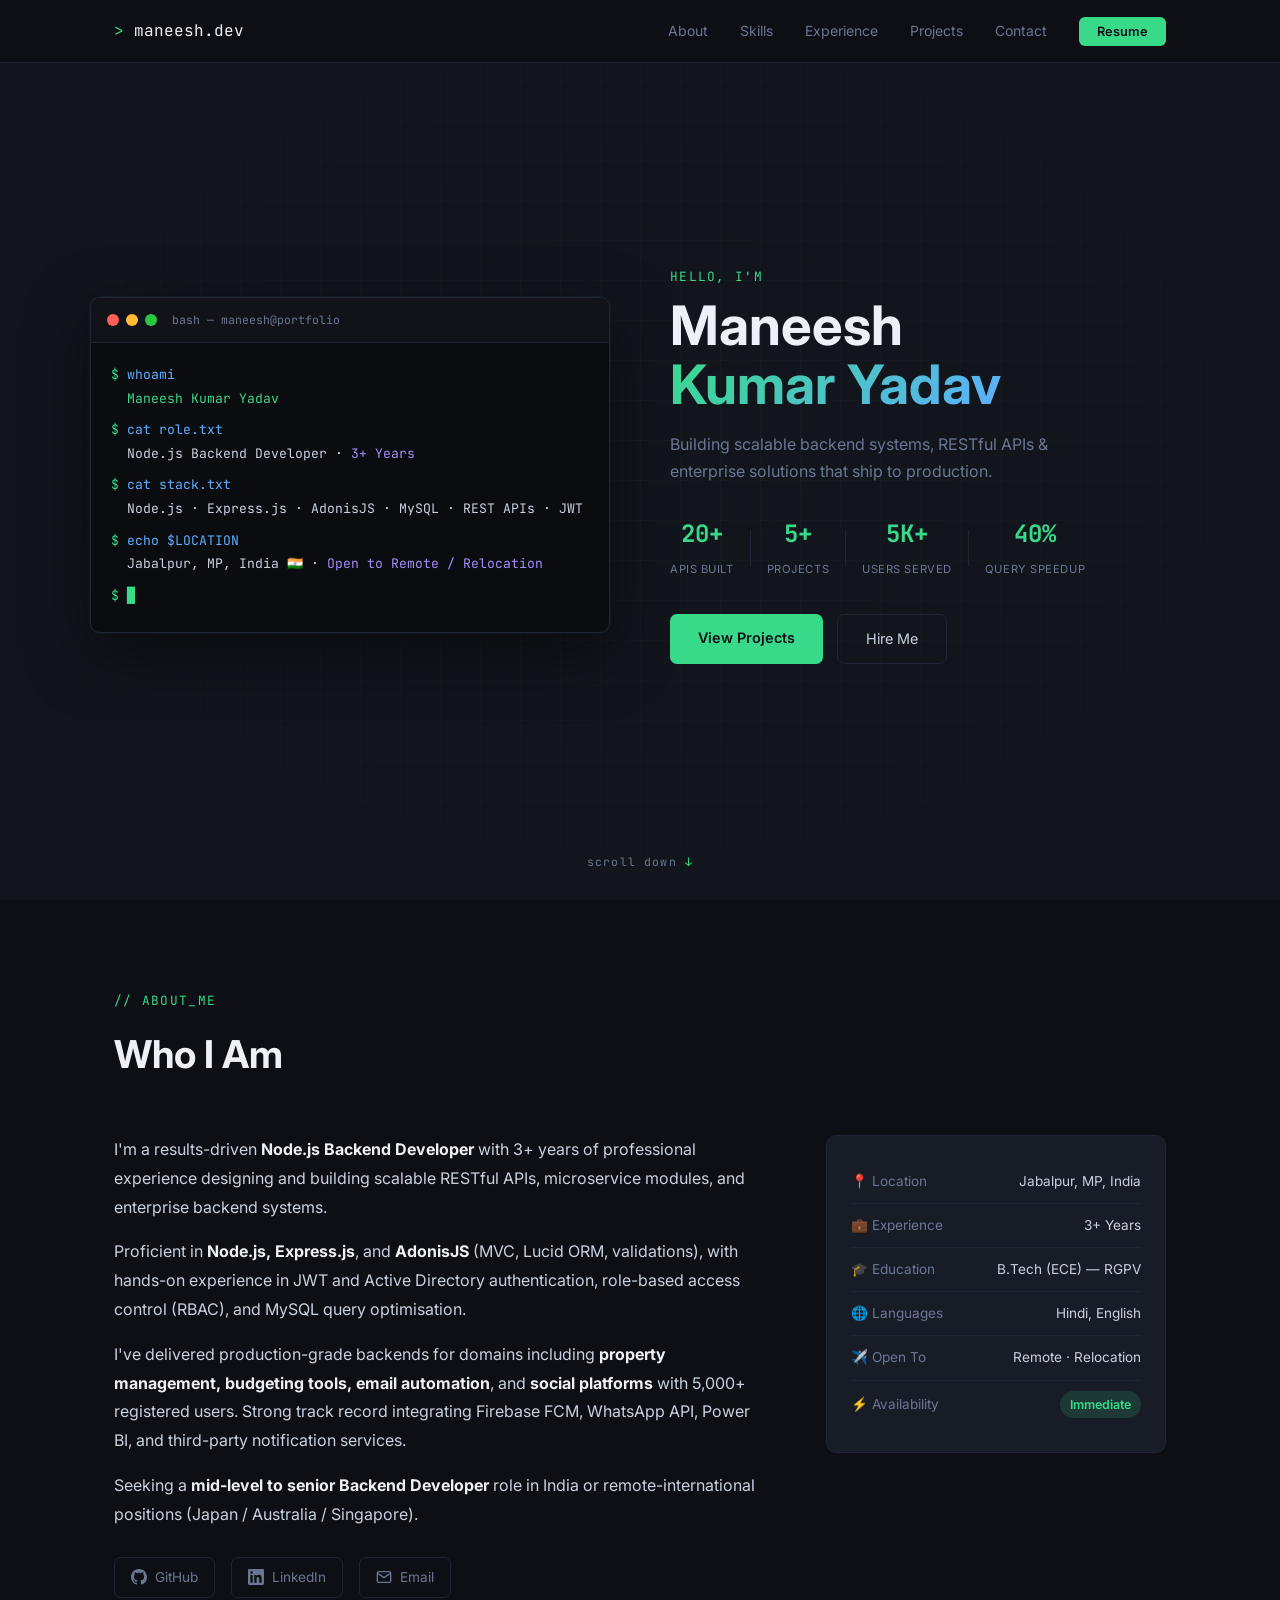
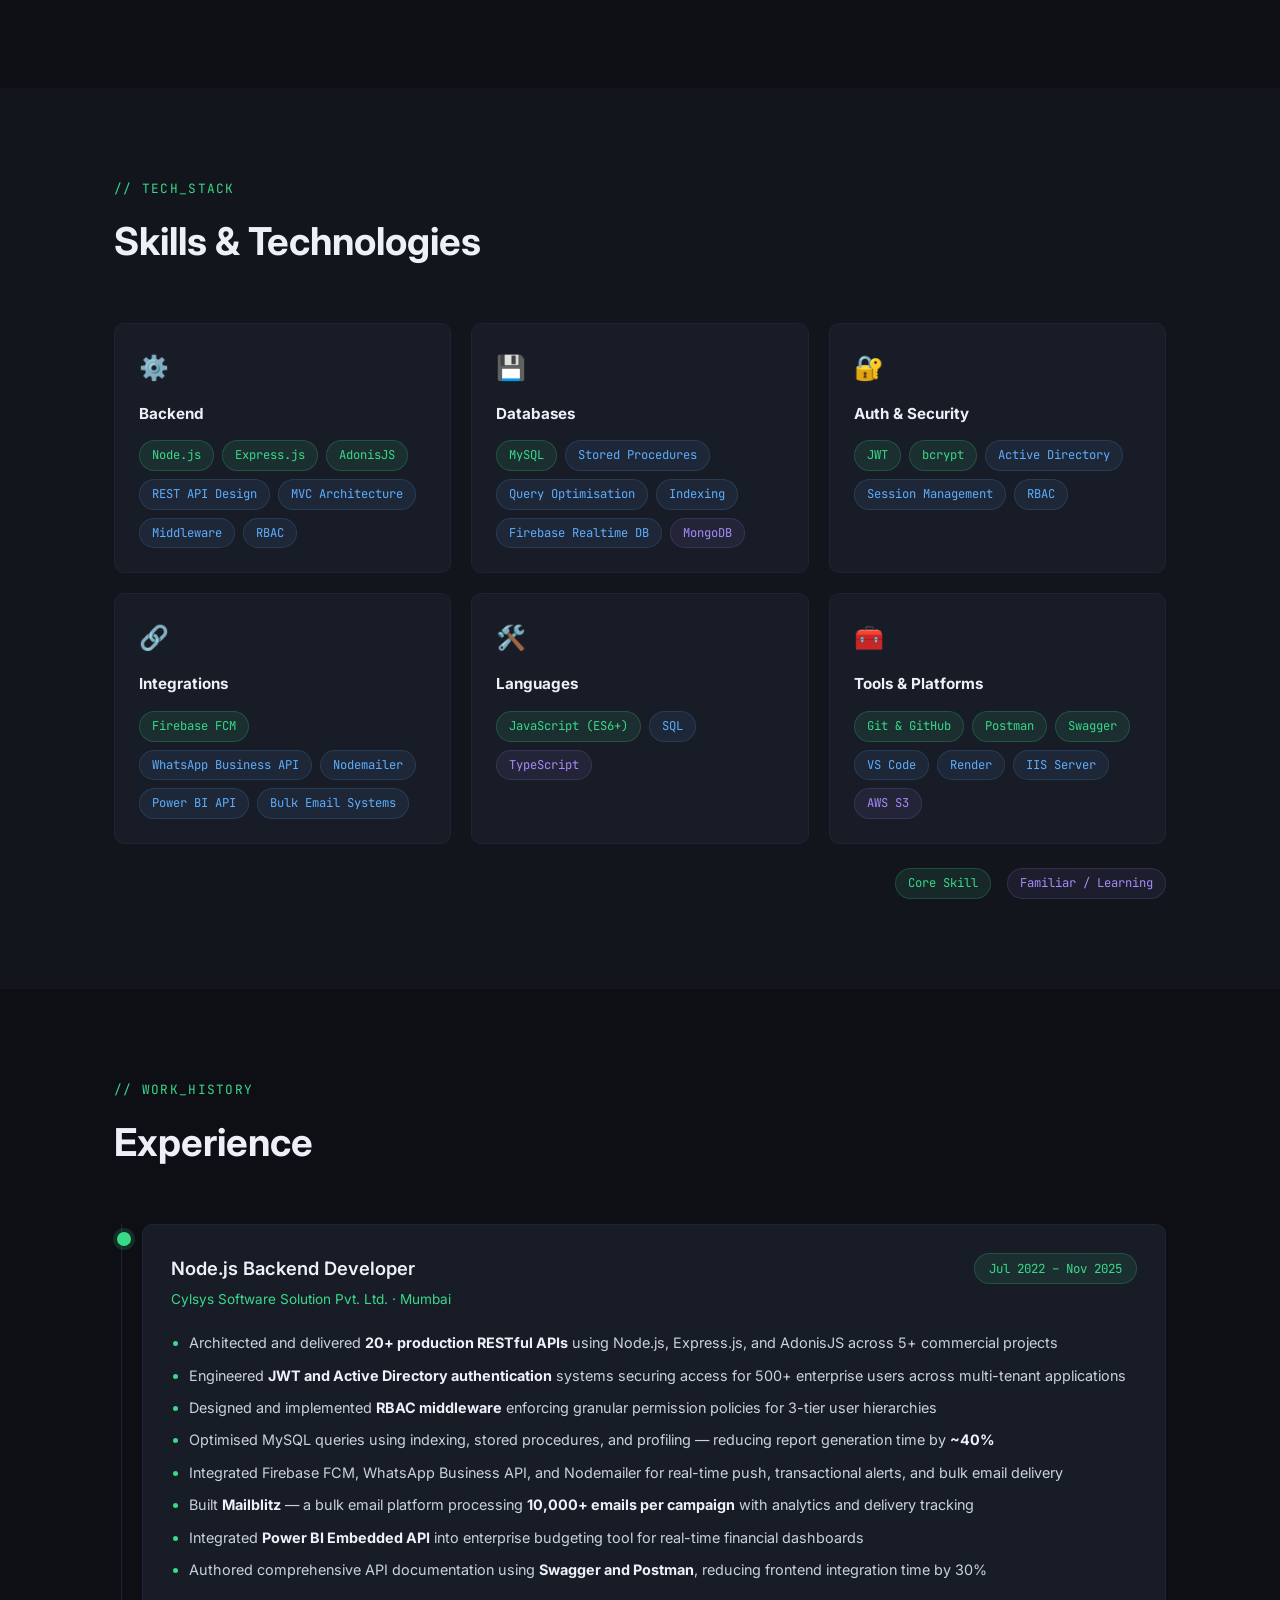
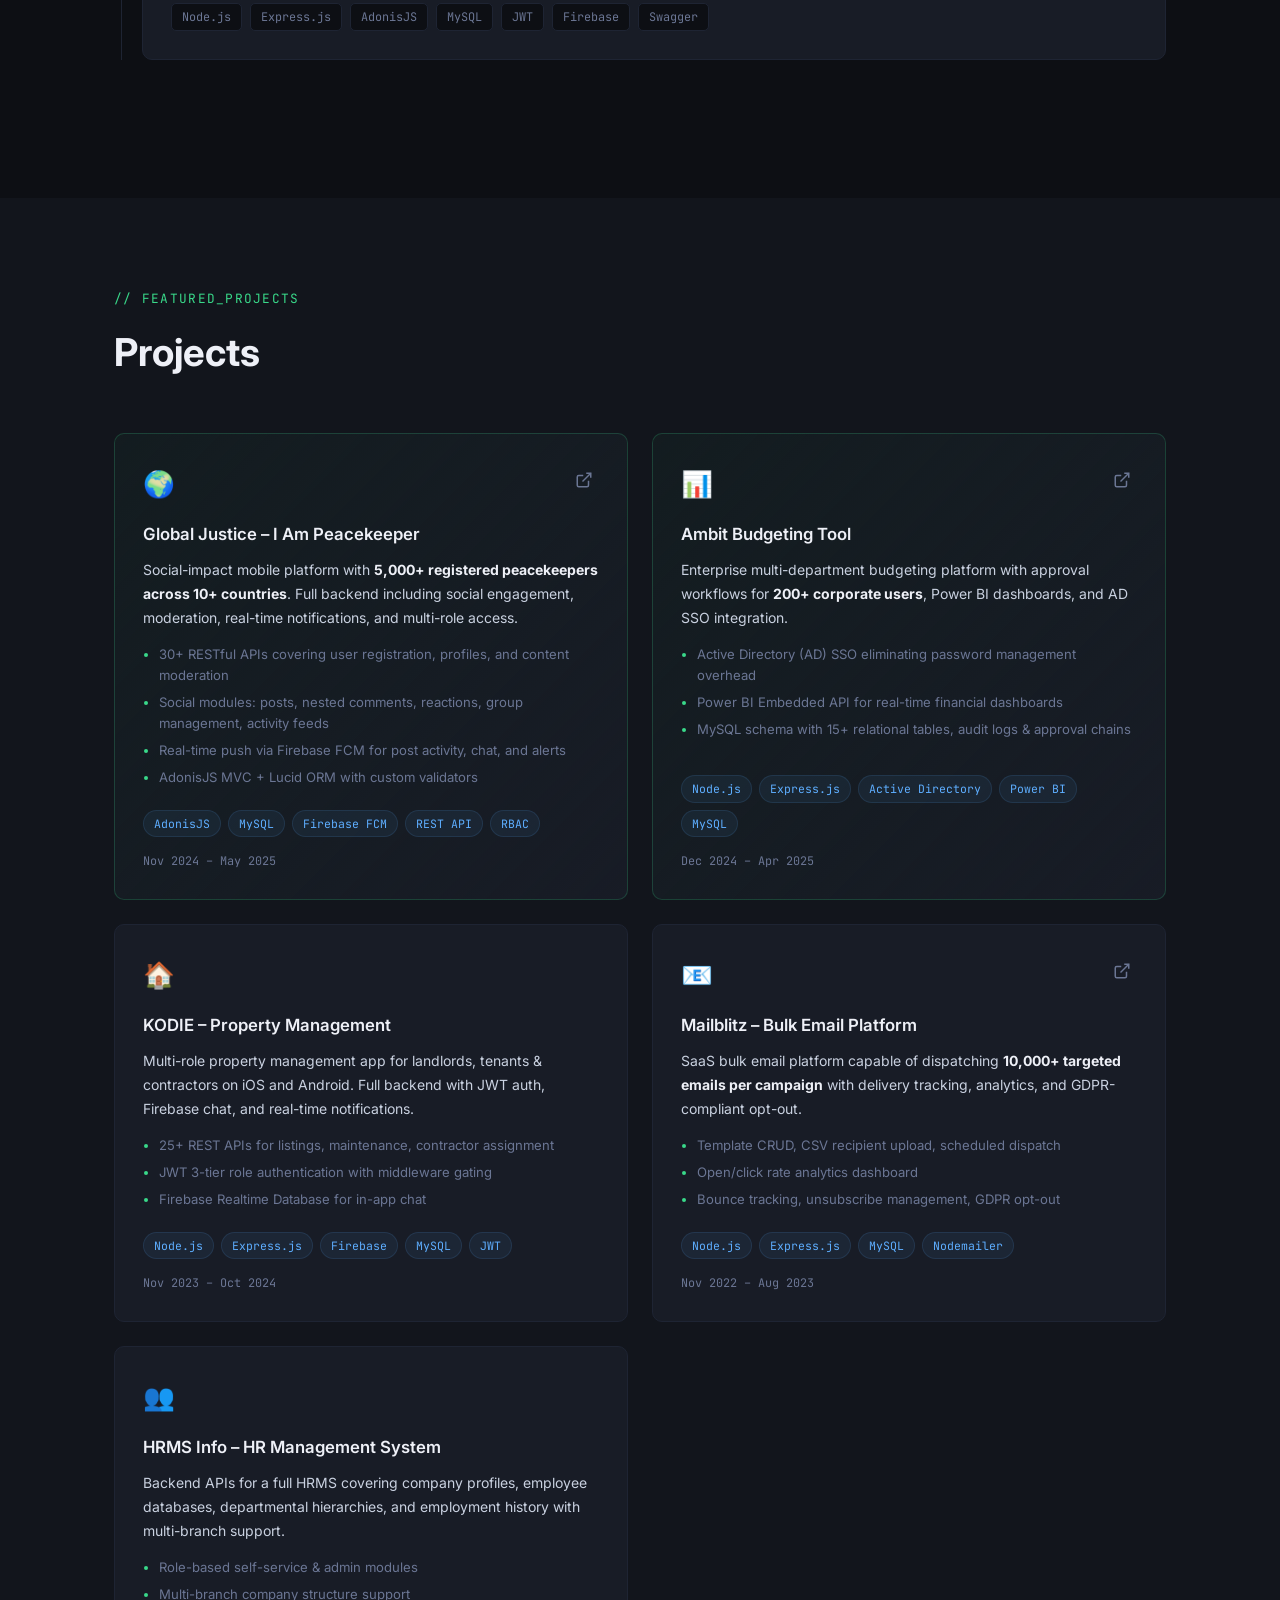
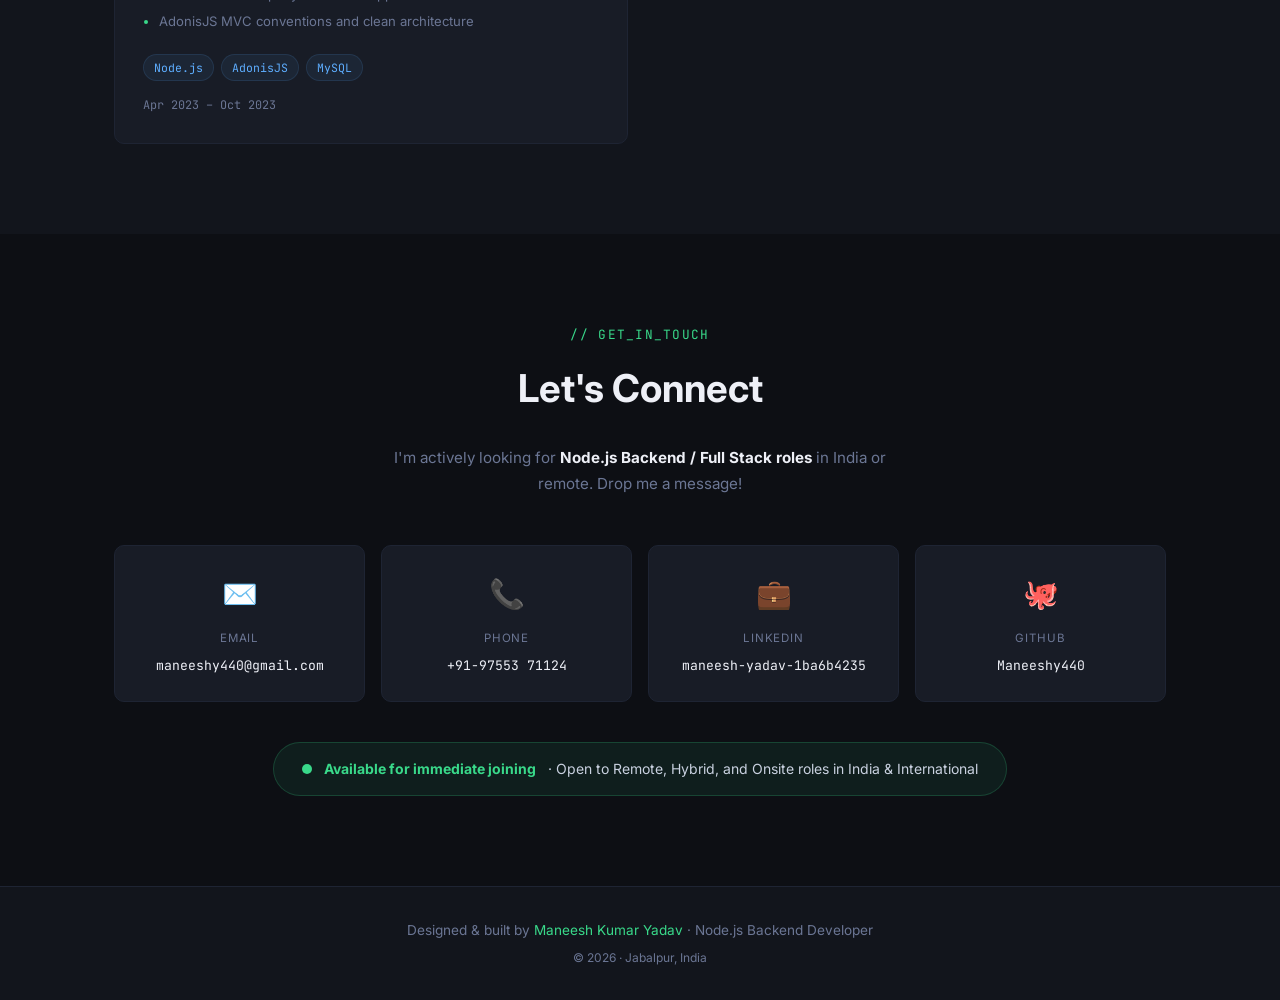
==== index.html @ 69c2ff44 "Add files via upload" ====
<!DOCTYPE html>
<html lang="en">
<head>
  <meta charset="UTF-8" />
  <meta name="viewport" content="width=device-width, initial-scale=1.0" />
  <title>Maneesh Kumar Yadav — Node.js Backend Developer</title>
  <link rel="preconnect" href="https://fonts.googleapis.com" />
  <link href="https://fonts.googleapis.com/css2?family=JetBrains+Mono:wght@400;600;700&family=Inter:wght@300;400;500;600;700&display=swap" rel="stylesheet" />
  <link rel="stylesheet" href="style.css" />
</head>
<body>

  <!-- NAV -->
  <nav id="navbar">
    <div class="nav-inner">
      <span class="nav-logo"><span class="accent">&gt;</span> maneesh.dev</span>
      <ul class="nav-links">
        <li><a href="#about">About</a></li>
        <li><a href="#skills">Skills</a></li>
        <li><a href="#experience">Experience</a></li>
        <li><a href="#projects">Projects</a></li>
        <li><a href="#contact">Contact</a></li>
        <li><a href="resume.html" class="nav-btn" target="_blank">Resume</a></li>
      </ul>
      <button class="hamburger" id="hamburger" aria-label="Toggle menu">
        <span></span><span></span><span></span>
      </button>
    </div>
  </nav>

  <!-- HERO -->
  <section id="hero">
    <div class="hero-bg-grid"></div>
    <div class="hero-content">
      <div class="terminal-card">
        <div class="terminal-bar">
          <span class="dot red"></span>
          <span class="dot yellow"></span>
          <span class="dot green"></span>
          <span class="terminal-title">bash — maneesh@portfolio</span>
        </div>
        <div class="terminal-body">
          <p><span class="prompt">$</span> <span class="cmd">whoami</span></p>
          <p class="output"><span class="accent">Maneesh Kumar Yadav</span></p>
          <p class="mt8"><span class="prompt">$</span> <span class="cmd">cat role.txt</span></p>
          <p class="output">Node.js Backend Developer · <span class="accent2">3+ Years</span></p>
          <p class="mt8"><span class="prompt">$</span> <span class="cmd">cat stack.txt</span></p>
          <p class="output">Node.js · Express.js · AdonisJS · MySQL · REST APIs · JWT</p>
          <p class="mt8"><span class="prompt">$</span> <span class="cmd">echo $LOCATION</span></p>
          <p class="output">Jabalpur, MP, India 🇮🇳 · <span class="accent2">Open to Remote / Relocation</span></p>
          <p class="mt8"><span class="prompt">$</span> <span class="cursor-blink">█</span></p>
        </div>
      </div>
      <div class="hero-text">
        <p class="hero-eyebrow">Hello, I'm</p>
        <h1>Maneesh<br /><span class="name-accent">Kumar Yadav</span></h1>
        <p class="hero-tagline">Building scalable backend systems, RESTful APIs &amp; enterprise solutions that ship to production.</p>
        <div class="hero-stats">
          <div class="stat"><span class="stat-num">20+</span><span class="stat-label">APIs Built</span></div>
          <div class="stat-div"></div>
          <div class="stat"><span class="stat-num">5+</span><span class="stat-label">Projects</span></div>
          <div class="stat-div"></div>
          <div class="stat"><span class="stat-num">5K+</span><span class="stat-label">Users Served</span></div>
          <div class="stat-div"></div>
          <div class="stat"><span class="stat-num">40%</span><span class="stat-label">Query Speedup</span></div>
        </div>
        <div class="hero-actions">
          <a href="#projects" class="btn-primary">View Projects</a>
          <a href="#contact" class="btn-secondary">Hire Me</a>
        </div>
      </div>
    </div>
    <div class="scroll-hint">scroll down <span class="arrow-down">↓</span></div>
  </section>

  <!-- ABOUT -->
  <section id="about">
    <div class="container">
      <div class="section-label">// about_me</div>
      <h2 class="section-title">Who I Am</h2>
      <div class="about-grid">
        <div class="about-text">
          <p>I'm a results-driven <strong>Node.js Backend Developer</strong> with 3+ years of professional experience designing and building scalable RESTful APIs, microservice modules, and enterprise backend systems.</p>
          <p>Proficient in <strong>Node.js, Express.js</strong>, and <strong>AdonisJS</strong> (MVC, Lucid ORM, validations), with hands-on experience in JWT and Active Directory authentication, role-based access control (RBAC), and MySQL query optimisation.</p>
          <p>I've delivered production-grade backends for domains including <strong>property management, budgeting tools, email automation</strong>, and <strong>social platforms</strong> with 5,000+ registered users. Strong track record integrating Firebase FCM, WhatsApp API, Power BI, and third-party notification services.</p>
          <p>Seeking a <strong>mid-level to senior Backend Developer</strong> role in India or remote-international positions (Japan / Australia / Singapore).</p>
          <div class="about-links">
            <a href="https://github.com/Maneeshy440" target="_blank" class="icon-link">
              <svg viewBox="0 0 24 24" fill="currentColor"><path d="M12 0C5.37 0 0 5.37 0 12c0 5.31 3.435 9.795 8.205 11.385.6.105.825-.255.825-.57 0-.285-.015-1.23-.015-2.235-3.015.555-3.795-.735-4.035-1.41-.135-.345-.72-1.41-1.23-1.695-.42-.225-1.02-.78-.015-.795.945-.015 1.62.87 1.845 1.23 1.08 1.815 2.805 1.305 3.495.99.105-.78.42-1.305.765-1.605-2.67-.3-5.46-1.335-5.46-5.925 0-1.305.465-2.385 1.23-3.225-.12-.3-.54-1.53.12-3.18 0 0 1.005-.315 3.3 1.23.96-.27 1.98-.405 3-.405s2.04.135 3 .405c2.295-1.56 3.3-1.23 3.3-1.23.66 1.65.24 2.88.12 3.18.765.84 1.23 1.905 1.23 3.225 0 4.605-2.805 5.625-5.475 5.925.435.375.81 1.095.81 2.22 0 1.605-.015 2.895-.015 3.3 0 .315.225.69.825.57A12.02 12.02 0 0024 12c0-6.63-5.37-12-12-12z"/></svg>
              GitHub
            </a>
            <a href="http://www.linkedin.com/in/maneesh-yadav-1ba6b4235" target="_blank" class="icon-link">
              <svg viewBox="0 0 24 24" fill="currentColor"><path d="M20.447 20.452h-3.554v-5.569c0-1.328-.027-3.037-1.852-3.037-1.853 0-2.136 1.445-2.136 2.939v5.667H9.351V9h3.414v1.561h.046c.477-.9 1.637-1.85 3.37-1.85 3.601 0 4.267 2.37 4.267 5.455v6.286zM5.337 7.433a2.062 2.062 0 01-2.063-2.065 2.064 2.064 0 112.063 2.065zm1.782 13.019H3.555V9h3.564v11.452zM22.225 0H1.771C.792 0 0 .774 0 1.729v20.542C0 23.227.792 24 1.771 24h20.451C23.2 24 24 23.227 24 22.271V1.729C24 .774 23.2 0 22.222 0h.003z"/></svg>
              LinkedIn
            </a>
            <a href="mailto:maneeshy440@gmail.com" class="icon-link">
              <svg viewBox="0 0 24 24" fill="none" stroke="currentColor" stroke-width="2"><path d="M4 4h16c1.1 0 2 .9 2 2v12c0 1.1-.9 2-2 2H4c-1.1 0-2-.9-2-2V6c0-1.1.9-2 2-2z"/><polyline points="22,6 12,13 2,6"/></svg>
              Email
            </a>
          </div>
        </div>
        <div class="about-card-col">
          <div class="info-card">
            <div class="info-row"><span class="info-label">📍 Location</span><span>Jabalpur, MP, India</span></div>
            <div class="info-row"><span class="info-label">💼 Experience</span><span>3+ Years</span></div>
            <div class="info-row"><span class="info-label">🎓 Education</span><span>B.Tech (ECE) — RGPV</span></div>
            <div class="info-row"><span class="info-label">🌐 Languages</span><span>Hindi, English</span></div>
            <div class="info-row"><span class="info-label">✈️ Open To</span><span>Remote · Relocation</span></div>
            <div class="info-row"><span class="info-label">⚡ Availability</span><span class="badge-green">Immediate</span></div>
          </div>
        </div>
      </div>
    </div>
  </section>

  <!-- SKILLS -->
  <section id="skills">
    <div class="container">
      <div class="section-label">// tech_stack</div>
      <h2 class="section-title">Skills & Technologies</h2>
      <div class="skills-grid">

        <div class="skill-card">
          <div class="skill-icon">⚙️</div>
          <h3>Backend</h3>
          <div class="tags">
            <span class="tag core">Node.js</span>
            <span class="tag core">Express.js</span>
            <span class="tag core">AdonisJS</span>
            <span class="tag">REST API Design</span>
            <span class="tag">MVC Architecture</span>
            <span class="tag">Middleware</span>
            <span class="tag">RBAC</span>
          </div>
        </div>

        <div class="skill-card">
          <div class="skill-icon">💾</div>
          <h3>Databases</h3>
          <div class="tags">
            <span class="tag core">MySQL</span>
            <span class="tag">Stored Procedures</span>
            <span class="tag">Query Optimisation</span>
            <span class="tag">Indexing</span>
            <span class="tag">Firebase Realtime DB</span>
            <span class="tag familiar">MongoDB</span>
          </div>
        </div>

        <div class="skill-card">
          <div class="skill-icon">🔐</div>
          <h3>Auth & Security</h3>
          <div class="tags">
            <span class="tag core">JWT</span>
            <span class="tag core">bcrypt</span>
            <span class="tag">Active Directory</span>
            <span class="tag">Session Management</span>
            <span class="tag">RBAC</span>
          </div>
        </div>

        <div class="skill-card">
          <div class="skill-icon">🔗</div>
          <h3>Integrations</h3>
          <div class="tags">
            <span class="tag core">Firebase FCM</span>
            <span class="tag">WhatsApp Business API</span>
            <span class="tag">Nodemailer</span>
            <span class="tag">Power BI API</span>
            <span class="tag">Bulk Email Systems</span>
          </div>
        </div>

        <div class="skill-card">
          <div class="skill-icon">🛠️</div>
          <h3>Languages</h3>
          <div class="tags">
            <span class="tag core">JavaScript (ES6+)</span>
            <span class="tag">SQL</span>
            <span class="tag familiar">TypeScript</span>
          </div>
        </div>

        <div class="skill-card">
          <div class="skill-icon">🧰</div>
          <h3>Tools & Platforms</h3>
          <div class="tags">
            <span class="tag core">Git &amp; GitHub</span>
            <span class="tag core">Postman</span>
            <span class="tag core">Swagger</span>
            <span class="tag">VS Code</span>
            <span class="tag">Render</span>
            <span class="tag">IIS Server</span>
            <span class="tag familiar">AWS S3</span>
          </div>
        </div>

      </div>
      <div class="tag-legend">
        <span class="tag core">Core Skill</span>
        <span class="tag familiar">Familiar / Learning</span>
      </div>
    </div>
  </section>

  <!-- EXPERIENCE -->
  <section id="experience">
    <div class="container">
      <div class="section-label">// work_history</div>
      <h2 class="section-title">Experience</h2>
      <div class="timeline">
        <div class="timeline-item">
          <div class="timeline-dot"></div>
          <div class="timeline-content">
            <div class="timeline-header">
              <div>
                <h3 class="job-title">Node.js Backend Developer</h3>
                <p class="company">Cylsys Software Solution Pvt. Ltd. · Mumbai</p>
              </div>
              <span class="date-badge">Jul 2022 – Nov 2025</span>
            </div>
            <ul class="job-bullets">
              <li>Architected and delivered <strong>20+ production RESTful APIs</strong> using Node.js, Express.js, and AdonisJS across 5+ commercial projects</li>
              <li>Engineered <strong>JWT and Active Directory authentication</strong> systems securing access for 500+ enterprise users across multi-tenant applications</li>
              <li>Designed and implemented <strong>RBAC middleware</strong> enforcing granular permission policies for 3-tier user hierarchies</li>
              <li>Optimised MySQL queries using indexing, stored procedures, and profiling — reducing report generation time by <strong>~40%</strong></li>
              <li>Integrated Firebase FCM, WhatsApp Business API, and Nodemailer for real-time push, transactional alerts, and bulk email delivery</li>
              <li>Built <strong>Mailblitz</strong> — a bulk email platform processing <strong>10,000+ emails per campaign</strong> with analytics and delivery tracking</li>
              <li>Integrated <strong>Power BI Embedded API</strong> into enterprise budgeting tool for real-time financial dashboards</li>
              <li>Authored comprehensive API documentation using <strong>Swagger and Postman</strong>, reducing frontend integration time by 30%</li>
            </ul>
            <div class="tech-used">
              <span>Node.js</span><span>Express.js</span><span>AdonisJS</span><span>MySQL</span><span>JWT</span><span>Firebase</span><span>Swagger</span>
            </div>
          </div>
        </div>
      </div>
    </div>
  </section>

  <!-- PROJECTS -->
  <section id="projects">
    <div class="container">
      <div class="section-label">// featured_projects</div>
      <h2 class="section-title">Projects</h2>
      <div class="projects-grid">

        <div class="project-card featured">
          <div class="project-header">
            <div class="project-icon">🌍</div>
            <div class="project-links">
              <a href="https://play.google.com/store/apps/details?id=com.peacebook" target="_blank" class="proj-link" title="Live App">
                <svg viewBox="0 0 24 24" fill="none" stroke="currentColor" stroke-width="2" width="18"><path d="M18 13v6a2 2 0 01-2 2H5a2 2 0 01-2-2V8a2 2 0 012-2h6"/><polyline points="15 3 21 3 21 9"/><line x1="10" y1="14" x2="21" y2="3"/></svg>
              </a>
            </div>
          </div>
          <h3>Global Justice – I Am Peacekeeper</h3>
          <p class="proj-desc">Social-impact mobile platform with <strong>5,000+ registered peacekeepers across 10+ countries</strong>. Full backend including social engagement, moderation, real-time notifications, and multi-role access.</p>
          <ul class="proj-highlights">
            <li>30+ RESTful APIs covering user registration, profiles, and content moderation</li>
            <li>Social modules: posts, nested comments, reactions, group management, activity feeds</li>
            <li>Real-time push via Firebase FCM for post activity, chat, and alerts</li>
            <li>AdonisJS MVC + Lucid ORM with custom validators</li>
          </ul>
          <div class="proj-tags">
            <span>AdonisJS</span><span>MySQL</span><span>Firebase FCM</span><span>REST API</span><span>RBAC</span>
          </div>
          <div class="proj-meta">Nov 2024 – May 2025</div>
        </div>

        <div class="project-card featured">
          <div class="project-header">
            <div class="project-icon">📊</div>
            <div class="project-links">
              <a href="https://budget.ambit.co/" target="_blank" class="proj-link" title="Live App">
                <svg viewBox="0 0 24 24" fill="none" stroke="currentColor" stroke-width="2" width="18"><path d="M18 13v6a2 2 0 01-2 2H5a2 2 0 01-2-2V8a2 2 0 012-2h6"/><polyline points="15 3 21 3 21 9"/><line x1="10" y1="14" x2="21" y2="3"/></svg>
              </a>
            </div>
          </div>
          <h3>Ambit Budgeting Tool</h3>
          <p class="proj-desc">Enterprise multi-department budgeting platform with approval workflows for <strong>200+ corporate users</strong>, Power BI dashboards, and AD SSO integration.</p>
          <ul class="proj-highlights">
            <li>Active Directory (AD) SSO eliminating password management overhead</li>
            <li>Power BI Embedded API for real-time financial dashboards</li>
            <li>MySQL schema with 15+ relational tables, audit logs &amp; approval chains</li>
          </ul>
          <div class="proj-tags">
            <span>Node.js</span><span>Express.js</span><span>Active Directory</span><span>Power BI</span><span>MySQL</span>
          </div>
          <div class="proj-meta">Dec 2024 – Apr 2025</div>
        </div>

        <div class="project-card">
          <div class="project-header">
            <div class="project-icon">🏠</div>
          </div>
          <h3>KODIE – Property Management</h3>
          <p class="proj-desc">Multi-role property management app for landlords, tenants &amp; contractors on iOS and Android. Full backend with JWT auth, Firebase chat, and real-time notifications.</p>
          <ul class="proj-highlights">
            <li>25+ REST APIs for listings, maintenance, contractor assignment</li>
            <li>JWT 3-tier role authentication with middleware gating</li>
            <li>Firebase Realtime Database for in-app chat</li>
          </ul>
          <div class="proj-tags">
            <span>Node.js</span><span>Express.js</span><span>Firebase</span><span>MySQL</span><span>JWT</span>
          </div>
          <div class="proj-meta">Nov 2023 – Oct 2024</div>
        </div>

        <div class="project-card">
          <div class="project-header">
            <div class="project-icon">📧</div>
            <div class="project-links">
              <a href="https://mailblitz.cylsys.com/login" target="_blank" class="proj-link" title="Live App">
                <svg viewBox="0 0 24 24" fill="none" stroke="currentColor" stroke-width="2" width="18"><path d="M18 13v6a2 2 0 01-2 2H5a2 2 0 01-2-2V8a2 2 0 012-2h6"/><polyline points="15 3 21 3 21 9"/><line x1="10" y1="14" x2="21" y2="3"/></svg>
              </a>
            </div>
          </div>
          <h3>Mailblitz – Bulk Email Platform</h3>
          <p class="proj-desc">SaaS bulk email platform capable of dispatching <strong>10,000+ targeted emails per campaign</strong> with delivery tracking, analytics, and GDPR-compliant opt-out.</p>
          <ul class="proj-highlights">
            <li>Template CRUD, CSV recipient upload, scheduled dispatch</li>
            <li>Open/click rate analytics dashboard</li>
            <li>Bounce tracking, unsubscribe management, GDPR opt-out</li>
          </ul>
          <div class="proj-tags">
            <span>Node.js</span><span>Express.js</span><span>MySQL</span><span>Nodemailer</span>
          </div>
          <div class="proj-meta">Nov 2022 – Aug 2023</div>
        </div>

        <div class="project-card">
          <div class="project-header">
            <div class="project-icon">👥</div>
          </div>
          <h3>HRMS Info – HR Management System</h3>
          <p class="proj-desc">Backend APIs for a full HRMS covering company profiles, employee databases, departmental hierarchies, and employment history with multi-branch support.</p>
          <ul class="proj-highlights">
            <li>Role-based self-service &amp; admin modules</li>
            <li>Multi-branch company structure support</li>
            <li>AdonisJS MVC conventions and clean architecture</li>
          </ul>
          <div class="proj-tags">
            <span>Node.js</span><span>AdonisJS</span><span>MySQL</span>
          </div>
          <div class="proj-meta">Apr 2023 – Oct 2023</div>
        </div>

      </div>
    </div>
  </section>

  <!-- CONTACT -->
  <section id="contact">
    <div class="container">
      <div class="section-label">// get_in_touch</div>
      <h2 class="section-title">Let's Connect</h2>
      <p class="contact-sub">I'm actively looking for <strong>Node.js Backend / Full Stack roles</strong> in India or remote. Drop me a message!</p>
      <div class="contact-grid">
        <a href="mailto:maneeshy440@gmail.com" class="contact-card">
          <div class="c-icon">✉️</div>
          <div class="c-label">Email</div>
          <div class="c-value">maneeshy440@gmail.com</div>
        </a>
        <a href="tel:+919755371124" class="contact-card">
          <div class="c-icon">📞</div>
          <div class="c-label">Phone</div>
          <div class="c-value">+91-97553 71124</div>
        </a>
        <a href="http://www.linkedin.com/in/maneesh-yadav-1ba6b4235" target="_blank" class="contact-card">
          <div class="c-icon">💼</div>
          <div class="c-label">LinkedIn</div>
          <div class="c-value">maneesh-yadav-1ba6b4235</div>
        </a>
        <a href="https://github.com/Maneeshy440" target="_blank" class="contact-card">
          <div class="c-icon">🐙</div>
          <div class="c-label">GitHub</div>
          <div class="c-value">Maneeshy440</div>
        </a>
      </div>
      <div class="availability-banner">
        <span class="pulse-dot"></span>
        <strong>Available for immediate joining</strong> · Open to Remote, Hybrid, and Onsite roles in India &amp; International
      </div>
    </div>
  </section>

  <footer>
    <div class="container">
      <p>Designed &amp; built by <span class="accent">Maneesh Kumar Yadav</span> · Node.js Backend Developer</p>
      <p class="footer-sub">© 2026 · Jabalpur, India</p>
    </div>
  </footer>

  <script src="main.js"></script>
</body>
</html>
---- style.css ----
/* ===== RESET & BASE ===== */
*, *::before, *::after { box-sizing: border-box; margin: 0; padding: 0; }
html { scroll-behavior: smooth; }

:root {
  --bg: #0d0f14;
  --bg2: #12151c;
  --bg3: #181c26;
  --border: #1e2433;
  --green: #39d98a;
  --green-dim: #1a5c3a;
  --blue: #5eaeff;
  --purple: #a78bfa;
  --text: #c9d1e0;
  --text-dim: #6b7694;
  --text-bright: #eef0f7;
  --mono: 'JetBrains Mono', monospace;
  --sans: 'Inter', sans-serif;
  --radius: 10px;
  --transition: 0.25s ease;
}

body {
  background: var(--bg);
  color: var(--text);
  font-family: var(--sans);
  line-height: 1.7;
  overflow-x: hidden;
}

a { color: inherit; text-decoration: none; }
ul { list-style: none; }

/* ===== SCROLLBAR ===== */
::-webkit-scrollbar { width: 6px; }
::-webkit-scrollbar-track { background: var(--bg); }
::-webkit-scrollbar-thumb { background: var(--green-dim); border-radius: 3px; }

/* ===== NAV ===== */
#navbar {
  position: fixed; top: 0; left: 0; right: 0; z-index: 100;
  background: rgba(13,15,20,0.85);
  backdrop-filter: blur(12px);
  border-bottom: 1px solid var(--border);
  transition: var(--transition);
}
.nav-inner {
  max-width: 1100px; margin: 0 auto;
  display: flex; align-items: center; justify-content: space-between;
  padding: 0 24px; height: 62px;
}
.nav-logo {
  font-family: var(--mono); font-size: 1rem; color: var(--text-bright);
}
.nav-logo .accent { color: var(--green); }
.nav-links {
  display: flex; gap: 32px; align-items: center;
}
.nav-links a {
  font-size: 0.875rem; color: var(--text-dim);
  transition: color var(--transition);
}
.nav-links a:hover { color: var(--green); }
.nav-btn {
  background: var(--green) !important;
  color: #0d0f14 !important;
  padding: 7px 18px; border-radius: 6px;
  font-weight: 600; font-size: 0.8rem !important;
  transition: opacity var(--transition) !important;
}
.nav-btn:hover { opacity: 0.85; }
.hamburger {
  display: none; flex-direction: column; gap: 5px;
  background: none; border: none; cursor: pointer; padding: 4px;
}
.hamburger span {
  display: block; width: 22px; height: 2px;
  background: var(--text); border-radius: 2px;
  transition: var(--transition);
}

/* ===== HERO ===== */
#hero {
  min-height: 100vh;
  display: flex; flex-direction: column;
  justify-content: center; align-items: center;
  position: relative; overflow: hidden;
  padding: 90px 24px 60px;
}
.hero-bg-grid {
  position: absolute; inset: 0;
  background-image:
    linear-gradient(rgba(57,217,138,0.04) 1px, transparent 1px),
    linear-gradient(90deg, rgba(57,217,138,0.04) 1px, transparent 1px);
  background-size: 40px 40px;
  mask-image: radial-gradient(ellipse 80% 80% at 50% 50%, black, transparent);
}
.hero-content {
  max-width: 1100px; width: 100%;
  display: grid; grid-template-columns: 1fr 1fr;
  gap: 60px; align-items: center;
  position: relative; z-index: 1;
}

/* Terminal */
.terminal-card {
  background: #0a0c10;
  border: 1px solid var(--border);
  border-radius: var(--radius);
  overflow: hidden;
  box-shadow: 0 0 0 1px rgba(57,217,138,0.05), 0 20px 60px rgba(0,0,0,0.5);
}
.terminal-bar {
  display: flex; align-items: center; gap: 7px;
  padding: 12px 16px;
  background: #111318; border-bottom: 1px solid var(--border);
}
.dot { width: 12px; height: 12px; border-radius: 50%; }
.dot.red { background: #ff5f57; }
.dot.yellow { background: #febc2e; }
.dot.green { background: #28c840; }
.terminal-title {
  margin-left: 8px;
  font-family: var(--mono); font-size: 0.72rem; color: var(--text-dim);
}
.terminal-body {
  padding: 20px 20px 24px;
  font-family: var(--mono); font-size: 0.82rem; line-height: 1.8;
}
.prompt { color: var(--green); user-select: none; }
.cmd { color: var(--blue); }
.output { color: var(--text); padding-left: 16px; }
.accent { color: var(--green); }
.accent2 { color: var(--purple); }
.mt8 { margin-top: 8px; }
.cursor-blink {
  color: var(--green);
  animation: blink 1s step-end infinite;
}
@keyframes blink { 0%,100% { opacity: 1; } 50% { opacity: 0; } }

/* Hero text */
.hero-eyebrow {
  font-family: var(--mono); font-size: 0.8rem;
  color: var(--green); letter-spacing: 0.1em;
  text-transform: uppercase; margin-bottom: 8px;
}
h1 {
  font-size: clamp(2.2rem, 5vw, 3.4rem);
  font-weight: 700; line-height: 1.1;
  color: var(--text-bright); margin-bottom: 16px;
}
.name-accent {
  background: linear-gradient(135deg, var(--green), var(--blue));
  -webkit-background-clip: text;
  -webkit-text-fill-color: transparent;
  background-clip: text;
}
.hero-tagline {
  font-size: 1rem; color: var(--text-dim);
  max-width: 440px; margin-bottom: 28px; line-height: 1.7;
}
.hero-stats {
  display: flex; align-items: center; gap: 16px;
  margin-bottom: 32px;
}
.stat { text-align: center; }
.stat-num { display: block; font-size: 1.5rem; font-weight: 700; color: var(--green); font-family: var(--mono); }
.stat-label { font-size: 0.7rem; color: var(--text-dim); text-transform: uppercase; letter-spacing: 0.05em; }
.stat-div { width: 1px; height: 36px; background: var(--border); }
.hero-actions { display: flex; gap: 14px; flex-wrap: wrap; }
.btn-primary {
  background: var(--green); color: #0d0f14;
  padding: 12px 28px; border-radius: 7px;
  font-weight: 600; font-size: 0.9rem;
  transition: opacity var(--transition), transform var(--transition);
}
.btn-primary:hover { opacity: 0.88; transform: translateY(-1px); }
.btn-secondary {
  border: 1px solid var(--border); color: var(--text);
  padding: 12px 28px; border-radius: 7px;
  font-size: 0.9rem;
  transition: border-color var(--transition), color var(--transition);
}
.btn-secondary:hover { border-color: var(--green); color: var(--green); }

.scroll-hint {
  position: absolute; bottom: 28px;
  font-family: var(--mono); font-size: 0.72rem; color: var(--text-dim);
  letter-spacing: 0.1em; animation: float 2.5s ease-in-out infinite;
}
.arrow-down { color: var(--green); }
@keyframes float { 0%,100% { transform: translateY(0); } 50% { transform: translateY(6px); } }

/* ===== SECTIONS ===== */
section { padding: 90px 0; }
section:nth-child(even) { background: var(--bg2); }
.container { max-width: 1100px; margin: 0 auto; padding: 0 24px; }
.section-label {
  font-family: var(--mono); font-size: 0.8rem;
  color: var(--green); letter-spacing: 0.1em;
  text-transform: uppercase; margin-bottom: 10px;
}
.section-title {
  font-size: clamp(1.6rem, 4vw, 2.4rem);
  font-weight: 700; color: var(--text-bright);
  margin-bottom: 48px;
}

/* ===== ABOUT ===== */
.about-grid {
  display: grid; grid-template-columns: 1fr 340px; gap: 60px; align-items: start;
}
.about-text p {
  color: var(--text); margin-bottom: 16px; line-height: 1.8;
}
.about-text strong { color: var(--text-bright); }
.about-links {
  display: flex; gap: 16px; margin-top: 28px; flex-wrap: wrap;
}
.icon-link {
  display: flex; align-items: center; gap: 8px;
  font-size: 0.85rem; color: var(--text-dim);
  border: 1px solid var(--border); padding: 8px 16px; border-radius: 7px;
  transition: all var(--transition);
}
.icon-link svg { width: 16px; height: 16px; }
.icon-link:hover { border-color: var(--green); color: var(--green); }

.info-card {
  background: var(--bg3); border: 1px solid var(--border);
  border-radius: var(--radius); padding: 24px;
}
.info-row {
  display: flex; justify-content: space-between; align-items: center;
  padding: 10px 0; border-bottom: 1px solid var(--border);
  font-size: 0.85rem;
}
.info-row:last-child { border-bottom: none; }
.info-label { color: var(--text-dim); }
.badge-green {
  background: rgba(57,217,138,0.15);
  color: var(--green); padding: 3px 10px; border-radius: 20px;
  font-size: 0.78rem; font-weight: 600;
}

/* ===== SKILLS ===== */
.skills-grid {
  display: grid; grid-template-columns: repeat(auto-fit, minmax(300px, 1fr));
  gap: 20px; margin-bottom: 24px;
}
.skill-card {
  background: var(--bg3); border: 1px solid var(--border);
  border-radius: var(--radius); padding: 24px;
  transition: border-color var(--transition), transform var(--transition);
}
.skill-card:hover { border-color: rgba(57,217,138,0.3); transform: translateY(-2px); }
.skill-icon { font-size: 1.5rem; margin-bottom: 12px; }
.skill-card h3 { color: var(--text-bright); font-size: 0.95rem; margin-bottom: 14px; }
.tags { display: flex; flex-wrap: wrap; gap: 8px; }
.tag {
  background: rgba(94,174,255,0.08);
  border: 1px solid rgba(94,174,255,0.15);
  color: var(--blue); padding: 4px 12px; border-radius: 20px;
  font-size: 0.76rem; font-family: var(--mono);
}
.tag.core {
  background: rgba(57,217,138,0.1);
  border-color: rgba(57,217,138,0.2);
  color: var(--green);
}
.tag.familiar {
  background: rgba(167,139,250,0.08);
  border-color: rgba(167,139,250,0.15);
  color: var(--purple);
}
.tag-legend { display: flex; gap: 16px; justify-content: flex-end; }

/* ===== TIMELINE ===== */
.timeline { position: relative; padding-left: 28px; }
.timeline::before {
  content: ''; position: absolute; left: 7px; top: 0; bottom: 0;
  width: 1px; background: var(--border);
}
.timeline-item { position: relative; margin-bottom: 48px; }
.timeline-dot {
  position: absolute; left: -25px; top: 8px;
  width: 14px; height: 14px; border-radius: 50%;
  background: var(--green);
  box-shadow: 0 0 0 4px rgba(57,217,138,0.15);
}
.timeline-content {
  background: var(--bg3); border: 1px solid var(--border);
  border-radius: var(--radius); padding: 28px;
}
.timeline-header {
  display: flex; justify-content: space-between; align-items: flex-start;
  gap: 16px; flex-wrap: wrap; margin-bottom: 20px;
}
.job-title { font-size: 1.15rem; font-weight: 600; color: var(--text-bright); }
.company { color: var(--green); font-size: 0.85rem; margin-top: 4px; }
.date-badge {
  background: rgba(57,217,138,0.1); border: 1px solid rgba(57,217,138,0.2);
  color: var(--green); padding: 4px 14px; border-radius: 20px;
  font-size: 0.78rem; font-family: var(--mono); white-space: nowrap;
}
.job-bullets { padding-left: 18px; list-style: disc; margin-bottom: 20px; }
.job-bullets li { color: var(--text); margin-bottom: 8px; font-size: 0.9rem; line-height: 1.7; }
.job-bullets li::marker { color: var(--green); }
.job-bullets strong { color: var(--text-bright); }
.tech-used {
  display: flex; flex-wrap: wrap; gap: 8px;
}
.tech-used span {
  background: var(--bg); border: 1px solid var(--border);
  color: var(--text-dim); padding: 3px 10px; border-radius: 5px;
  font-size: 0.74rem; font-family: var(--mono);
}

/* ===== PROJECTS ===== */
.projects-grid {
  display: grid;
  grid-template-columns: repeat(2, 1fr);
  gap: 24px;
}
.projects-grid .project-card:first-child,
.projects-grid .project-card:nth-child(2) {
  /* top two cards take full row naturally in 2-col grid */
}
.project-card {
  background: var(--bg3); border: 1px solid var(--border);
  border-radius: var(--radius); padding: 28px;
  transition: all var(--transition); display: flex; flex-direction: column;
}
.project-card:hover {
  border-color: rgba(57,217,138,0.3);
  transform: translateY(-3px);
  box-shadow: 0 12px 40px rgba(57,217,138,0.05);
}
.project-card.featured {
  border-color: rgba(57,217,138,0.2);
  background: linear-gradient(135deg, rgba(57,217,138,0.04), var(--bg3));
}
.project-header {
  display: flex; justify-content: space-between; align-items: center;
  margin-bottom: 14px;
}
.project-icon { font-size: 1.6rem; }
.proj-link {
  color: var(--text-dim); transition: color var(--transition);
  padding: 6px;
}
.proj-link:hover { color: var(--green); }
.project-card h3 {
  font-size: 1.05rem; font-weight: 600;
  color: var(--text-bright); margin-bottom: 10px;
}
.proj-desc {
  font-size: 0.875rem; color: var(--text);
  margin-bottom: 14px; line-height: 1.7;
}
.proj-desc strong { color: var(--text-bright); }
.proj-highlights {
  padding-left: 16px; list-style: disc;
  margin-bottom: 16px; flex: 1;
}
.proj-highlights li {
  font-size: 0.82rem; color: var(--text-dim);
  margin-bottom: 6px; line-height: 1.6;
}
.proj-highlights li::marker { color: var(--green); }
.proj-tags { display: flex; flex-wrap: wrap; gap: 7px; margin-bottom: 14px; }
.proj-tags span {
  background: rgba(94,174,255,0.07); border: 1px solid rgba(94,174,255,0.12);
  color: var(--blue); padding: 3px 10px; border-radius: 14px;
  font-size: 0.72rem; font-family: var(--mono);
}
.proj-meta {
  font-size: 0.74rem; font-family: var(--mono);
  color: var(--text-dim); margin-top: auto;
}

/* ===== CONTACT ===== */
#contact { text-align: center; }
.contact-sub {
  color: var(--text-dim); max-width: 520px; margin: -24px auto 48px;
  font-size: 0.95rem;
}
.contact-sub strong { color: var(--text-bright); }
.contact-grid {
  display: grid; grid-template-columns: repeat(4, 1fr);
  gap: 16px; margin-bottom: 40px;
}
.contact-card {
  background: var(--bg3); border: 1px solid var(--border);
  border-radius: var(--radius); padding: 24px 16px;
  transition: all var(--transition); display: block;
}
.contact-card:hover {
  border-color: var(--green);
  transform: translateY(-3px);
}
.c-icon { font-size: 1.8rem; margin-bottom: 10px; }
.c-label { font-size: 0.72rem; color: var(--text-dim); text-transform: uppercase; letter-spacing: 0.08em; margin-bottom: 6px; }
.c-value { font-size: 0.82rem; color: var(--text-bright); font-family: var(--mono); word-break: break-all; }

.availability-banner {
  display: inline-flex; align-items: center; gap: 12px;
  background: rgba(57,217,138,0.08); border: 1px solid rgba(57,217,138,0.2);
  padding: 14px 28px; border-radius: 40px;
  font-size: 0.875rem; color: var(--text);
}
.availability-banner strong { color: var(--green); }
.pulse-dot {
  width: 10px; height: 10px; border-radius: 50%;
  background: var(--green);
  box-shadow: 0 0 0 0 rgba(57,217,138,0.4);
  animation: pulse 1.8s ease-out infinite;
  flex-shrink: 0;
}
@keyframes pulse {
  0% { box-shadow: 0 0 0 0 rgba(57,217,138,0.4); }
  70% { box-shadow: 0 0 0 10px rgba(57,217,138,0); }
  100% { box-shadow: 0 0 0 0 rgba(57,217,138,0); }
}

/* ===== FOOTER ===== */
footer {
  background: var(--bg2); border-top: 1px solid var(--border);
  text-align: center; padding: 32px 24px;
}
footer p { font-size: 0.85rem; color: var(--text-dim); }
footer .accent { color: var(--green); }
.footer-sub { margin-top: 6px; font-size: 0.75rem; }

/* ===== RESPONSIVE ===== */
@media (max-width: 900px) {
  .hero-content { grid-template-columns: 1fr; gap: 40px; }
  .terminal-card { max-width: 500px; }
  .about-grid { grid-template-columns: 1fr; }
  .contact-grid { grid-template-columns: repeat(2, 1fr); }
  .projects-grid { grid-template-columns: 1fr; }
}
@media (max-width: 700px) {
  .nav-links { display: none; flex-direction: column; position: absolute; top: 62px; left: 0; right: 0; background: var(--bg2); border-bottom: 1px solid var(--border); padding: 16px 24px; gap: 16px; }
  .nav-links.open { display: flex; }
  .hamburger { display: flex; }
  .hero-stats { flex-wrap: wrap; gap: 12px; }
  .contact-grid { grid-template-columns: 1fr 1fr; }
  .timeline-header { flex-direction: column; }
}
@media (max-width: 480px) {
  section { padding: 60px 0; }
  h1 { font-size: 2rem; }
  .contact-grid { grid-template-columns: 1fr; }
  .hero-actions { flex-direction: column; }
  .btn-primary, .btn-secondary { text-align: center; }
}

/* ===== FADE IN ANIMATION ===== */
.fade-in {
  opacity: 0; transform: translateY(24px);
  transition: opacity 0.6s ease, transform 0.6s ease;
}
.fade-in.visible { opacity: 1; transform: translateY(0); }
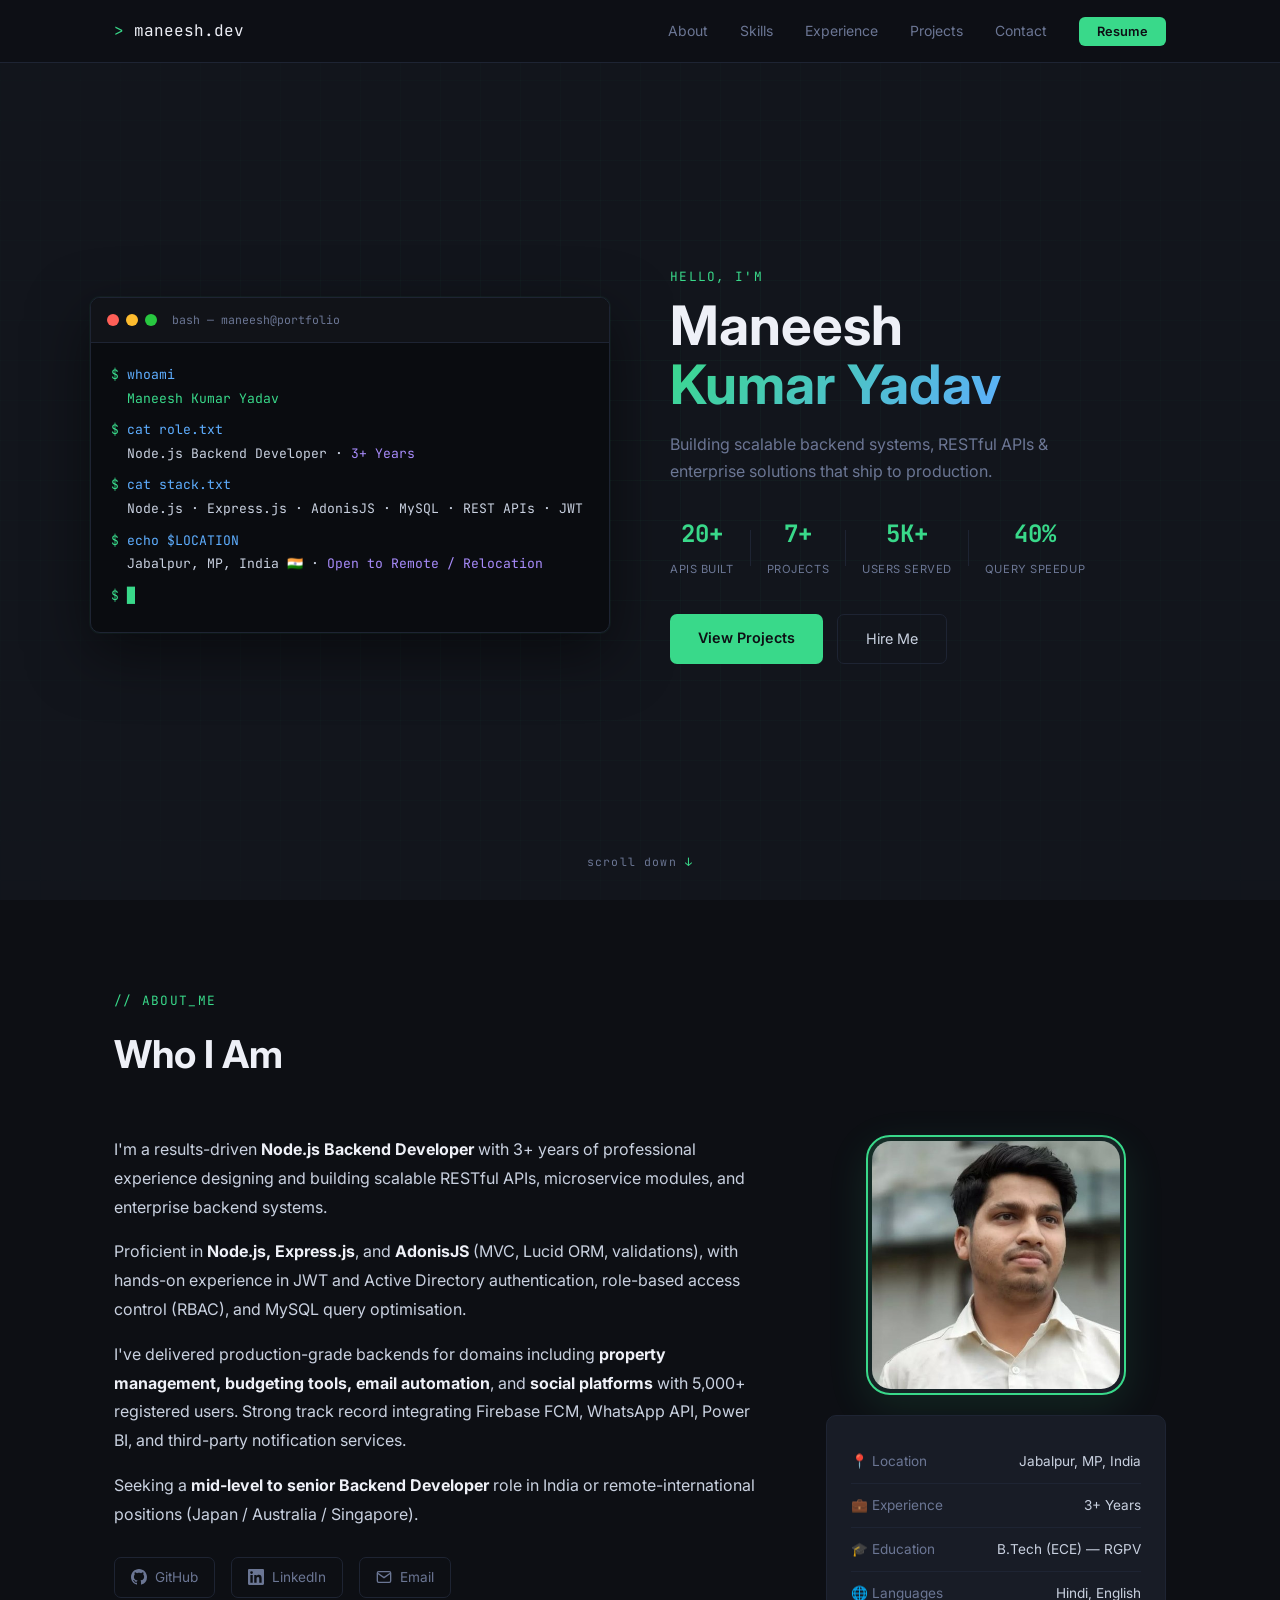
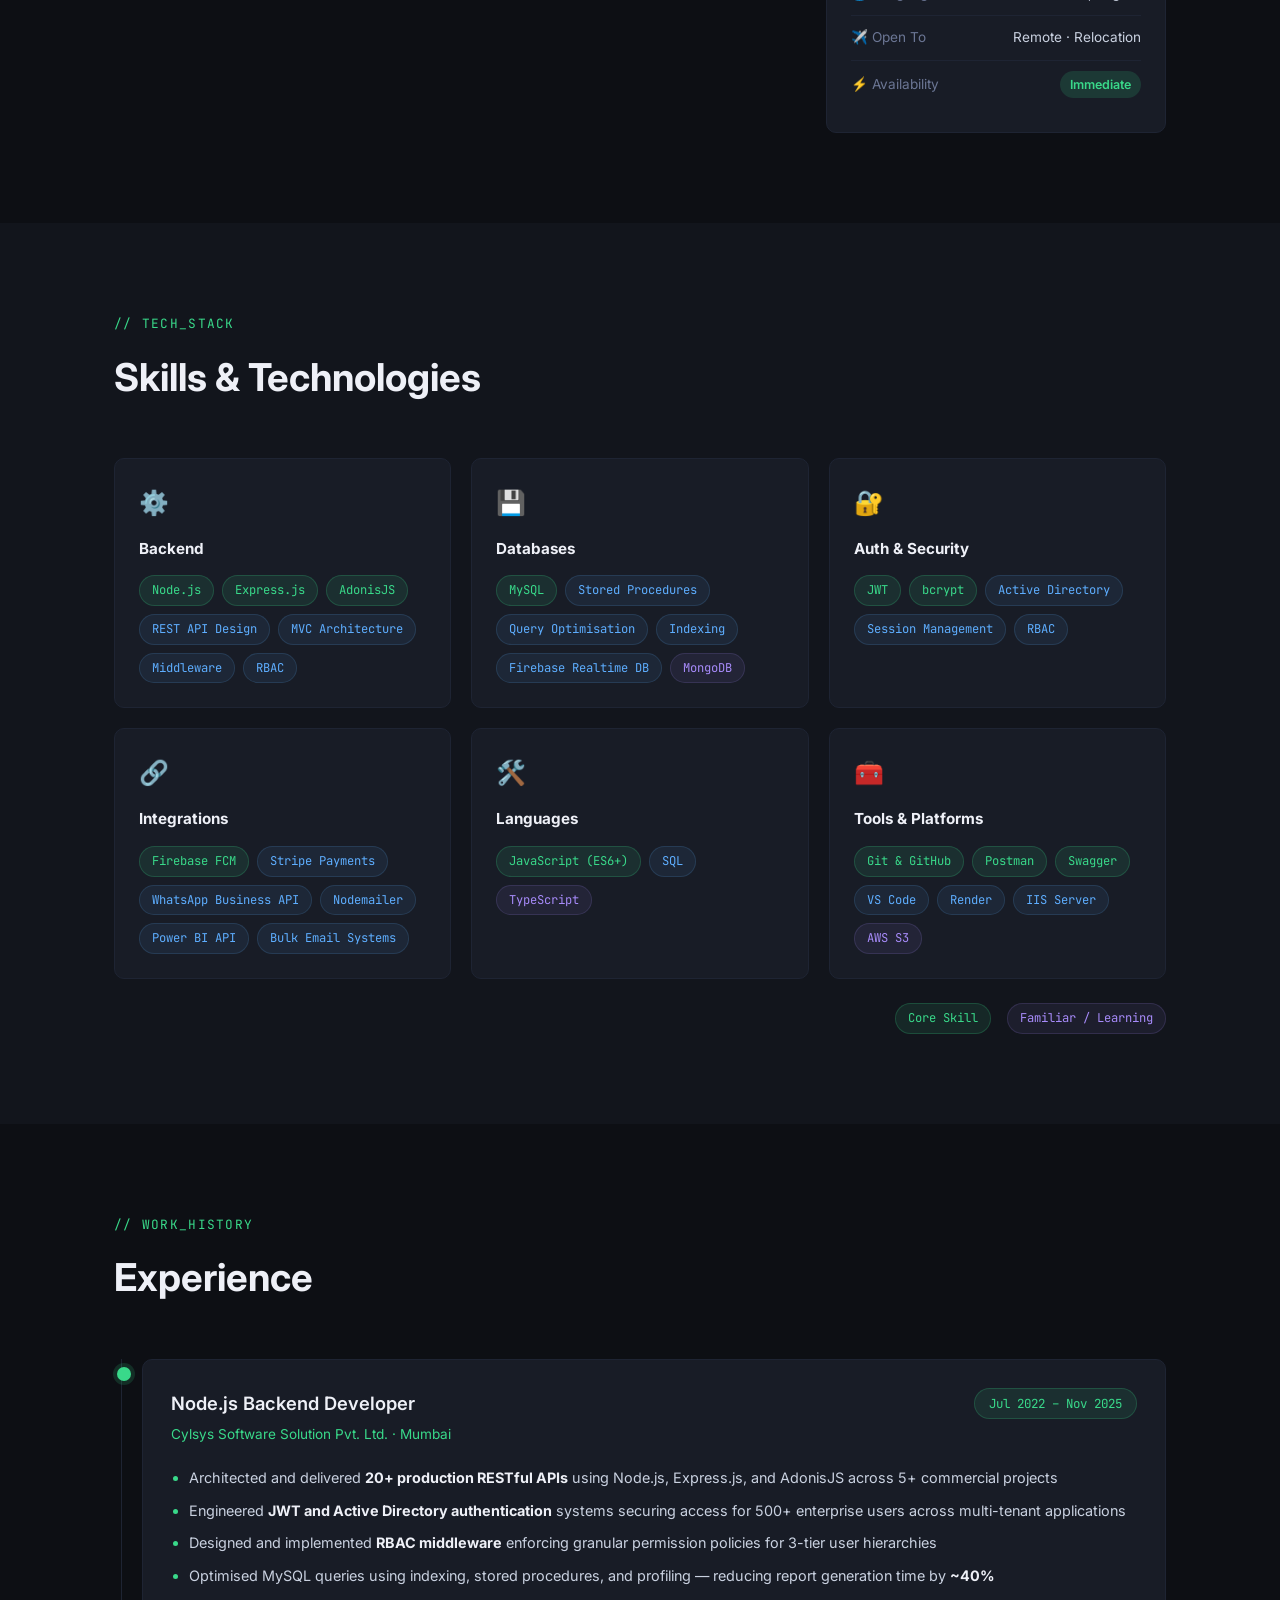
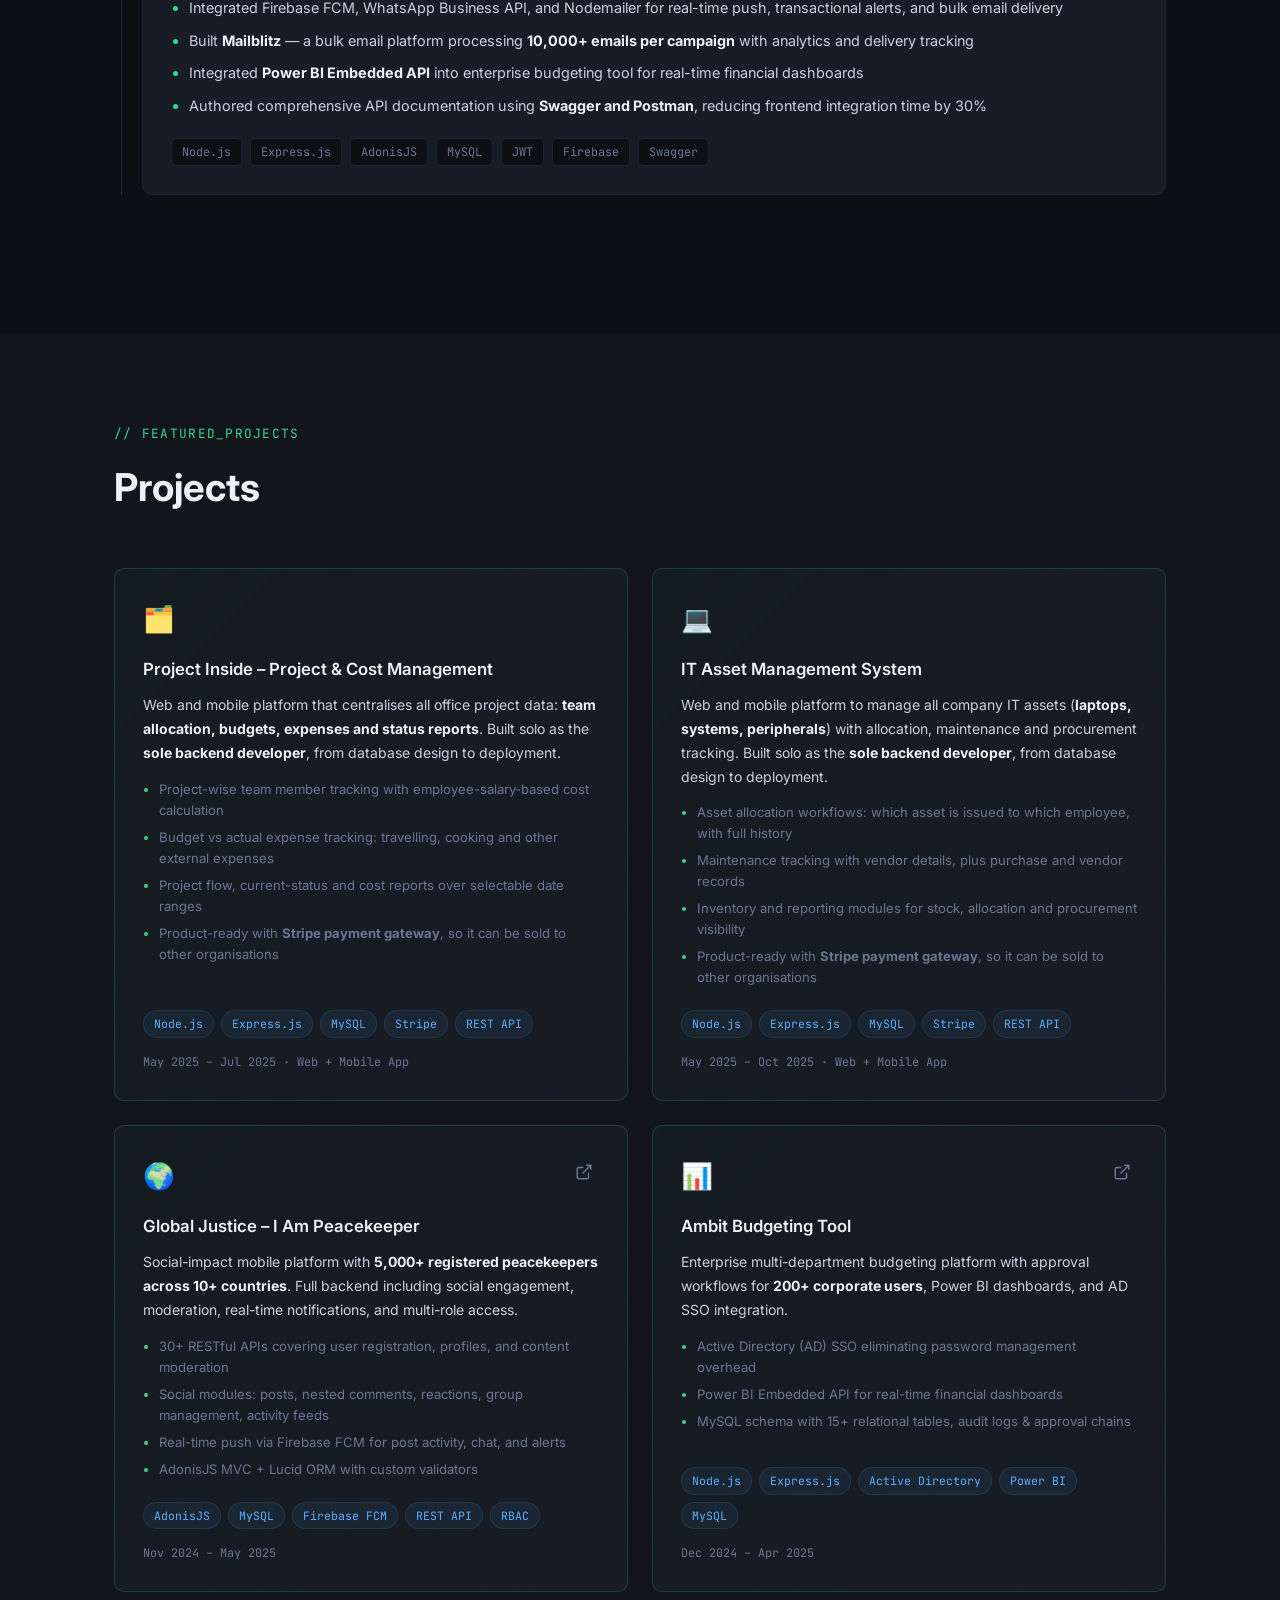
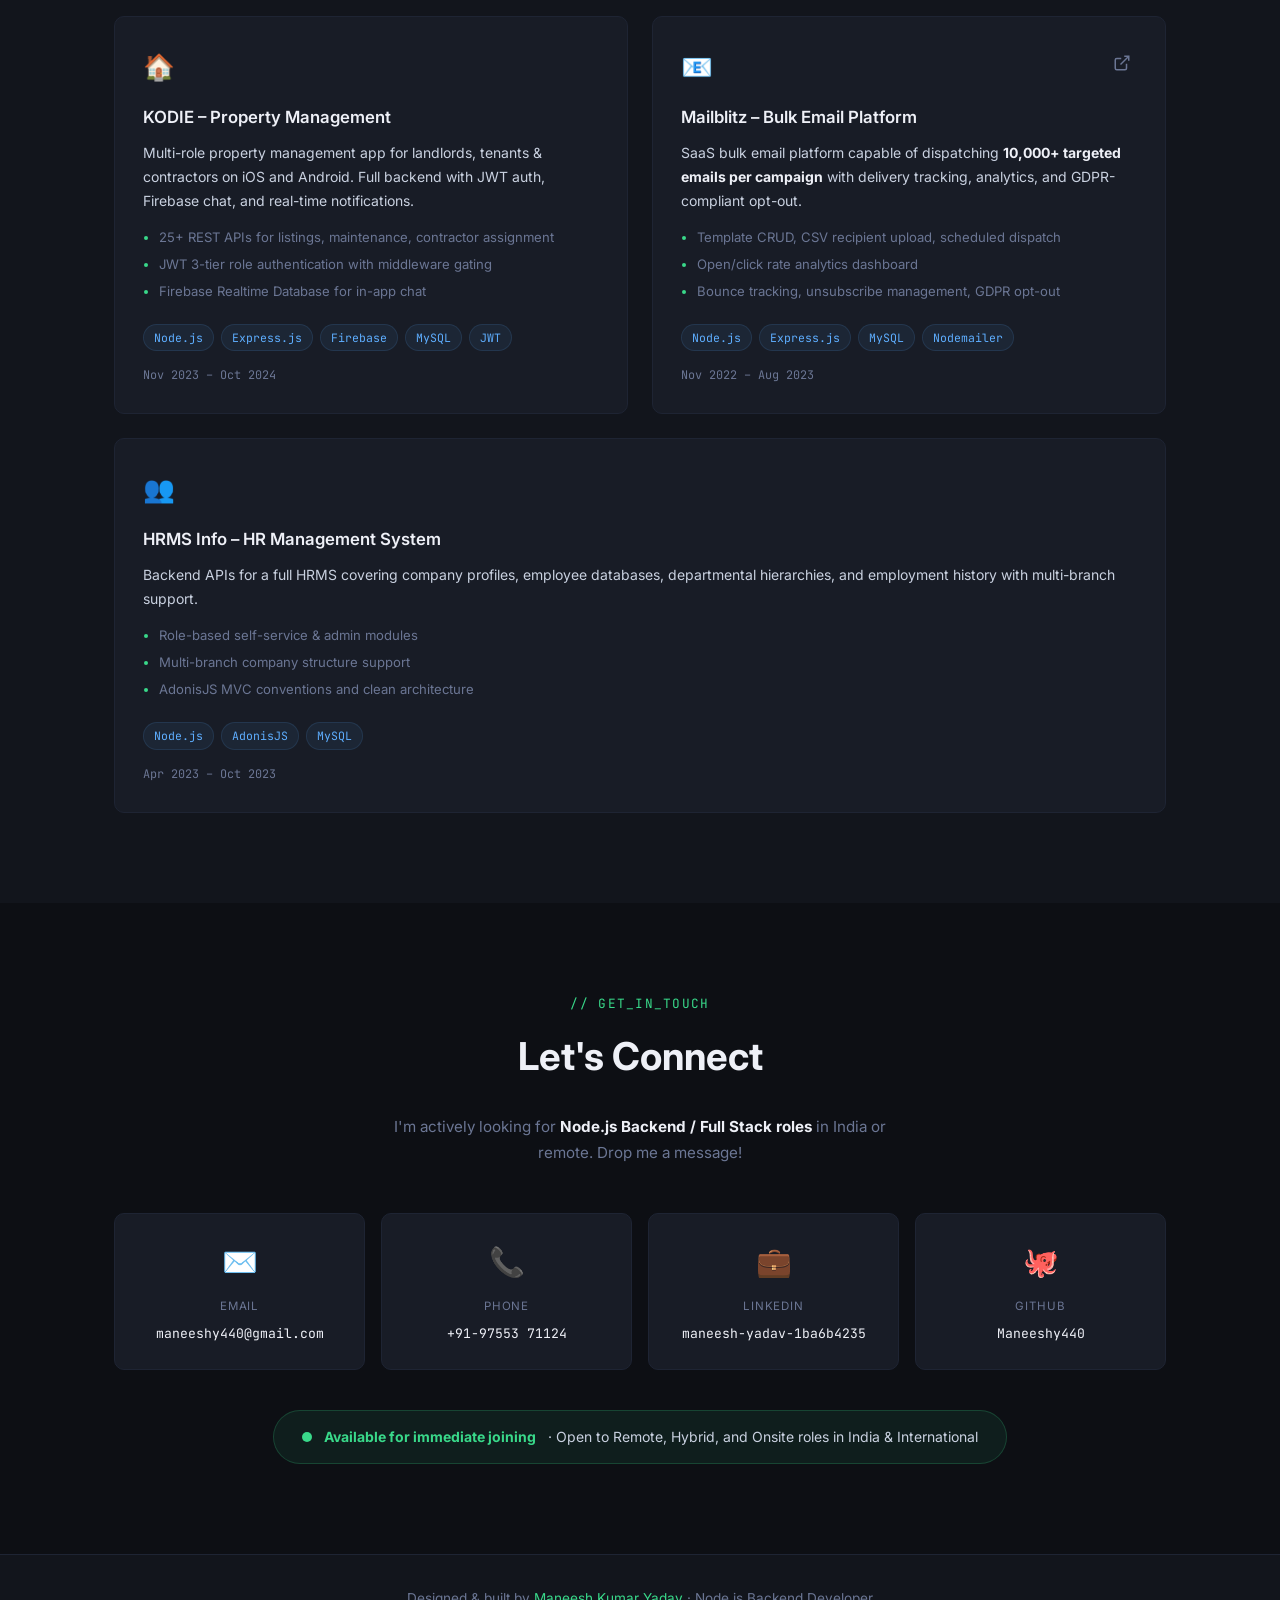
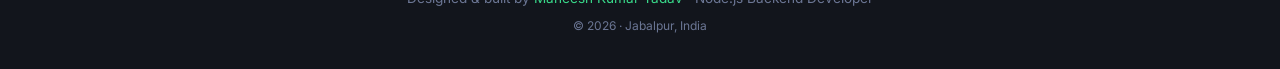
==== commit baa7a52b: "Add Project Inside, IT Asset projects and profile photo" ====
--- a/index.html
+++ b/index.html
@@ -58,7 +58,7 @@
         <div class="hero-stats">
           <div class="stat"><span class="stat-num">20+</span><span class="stat-label">APIs Built</span></div>
           <div class="stat-div"></div>
-          <div class="stat"><span class="stat-num">5+</span><span class="stat-label">Projects</span></div>
+          <div class="stat"><span class="stat-num">7+</span><span class="stat-label">Projects</span></div>
           <div class="stat-div"></div>
           <div class="stat"><span class="stat-num">5K+</span><span class="stat-label">Users Served</span></div>
           <div class="stat-div"></div>
@@ -100,6 +100,7 @@
           </div>
         </div>
         <div class="about-card-col">
+          <div class="profile-photo"><img src="photo.jpg" alt="Maneesh Kumar Yadav" loading="lazy" /></div>
           <div class="info-card">
             <div class="info-row"><span class="info-label">📍 Location</span><span>Jabalpur, MP, India</span></div>
             <div class="info-row"><span class="info-label">💼 Experience</span><span>3+ Years</span></div>
@@ -164,6 +165,7 @@
           <h3>Integrations</h3>
           <div class="tags">
             <span class="tag core">Firebase FCM</span>
+            <span class="tag">Stripe Payments</span>
             <span class="tag">WhatsApp Business API</span>
             <span class="tag">Nodemailer</span>
             <span class="tag">Power BI API</span>
@@ -247,6 +249,42 @@
 
         <div class="project-card featured">
           <div class="project-header">
+            <div class="project-icon">🗂️</div>
+          </div>
+          <h3>Project Inside – Project &amp; Cost Management</h3>
+          <p class="proj-desc">Web and mobile platform that centralises all office project data: <strong>team allocation, budgets, expenses and status reports</strong>. Built solo as the <strong>sole backend developer</strong>, from database design to deployment.</p>
+          <ul class="proj-highlights">
+            <li>Project-wise team member tracking with employee-salary-based cost calculation</li>
+            <li>Budget vs actual expense tracking: travelling, cooking and other external expenses</li>
+            <li>Project flow, current-status and cost reports over selectable date ranges</li>
+            <li>Product-ready with <strong>Stripe payment gateway</strong>, so it can be sold to other organisations</li>
+          </ul>
+          <div class="proj-tags">
+            <span>Node.js</span><span>Express.js</span><span>MySQL</span><span>Stripe</span><span>REST API</span>
+          </div>
+          <div class="proj-meta">May 2025 – Jul 2025 · Web + Mobile App</div>
+        </div>
+
+        <div class="project-card featured">
+          <div class="project-header">
+            <div class="project-icon">💻</div>
+          </div>
+          <h3>IT Asset Management System</h3>
+          <p class="proj-desc">Web and mobile platform to manage all company IT assets (<strong>laptops, systems, peripherals</strong>) with allocation, maintenance and procurement tracking. Built solo as the <strong>sole backend developer</strong>, from database design to deployment.</p>
+          <ul class="proj-highlights">
+            <li>Asset allocation workflows: which asset is issued to which employee, with full history</li>
+            <li>Maintenance tracking with vendor details, plus purchase and vendor records</li>
+            <li>Inventory and reporting modules for stock, allocation and procurement visibility</li>
+            <li>Product-ready with <strong>Stripe payment gateway</strong>, so it can be sold to other organisations</li>
+          </ul>
+          <div class="proj-tags">
+            <span>Node.js</span><span>Express.js</span><span>MySQL</span><span>Stripe</span><span>REST API</span>
+          </div>
+          <div class="proj-meta">May 2025 – Oct 2025 · Web + Mobile App</div>
+        </div>
+
+        <div class="project-card featured">
+          <div class="project-header">
             <div class="project-icon">🌍</div>
             <div class="project-links">
               <a href="https://play.google.com/store/apps/details?id=com.peacebook" target="_blank" class="proj-link" title="Live App">
--- a/style.css
+++ b/style.css
@@ -327,6 +327,7 @@
 .projects-grid .project-card:nth-child(2) {
   /* top two cards take full row naturally in 2-col grid */
 }
+.projects-grid .project-card:last-child:nth-child(odd) { grid-column: 1 / -1; }
 .project-card {
   background: var(--bg3); border: 1px solid var(--border);
   border-radius: var(--radius); padding: 28px;
@@ -463,3 +464,16 @@
   transition: opacity 0.6s ease, transform 0.6s ease;
 }
 .fade-in.visible { opacity: 1; transform: translateY(0); }
+
+/* ===== PROFILE PHOTO ===== */
+.profile-photo {
+  width: 100%; max-width: 260px; aspect-ratio: 1 / 1;
+  margin: 0 auto 20px; padding: 4px;
+  border-radius: 24px; border: 2px solid var(--green);
+  background: linear-gradient(135deg, rgba(57,217,138,0.15), var(--bg3));
+  box-shadow: 0 12px 40px rgba(57,217,138,0.12);
+}
+.profile-photo img {
+  width: 100%; height: 100%; display: block;
+  object-fit: cover; object-position: top center; border-radius: 19px;
+}
